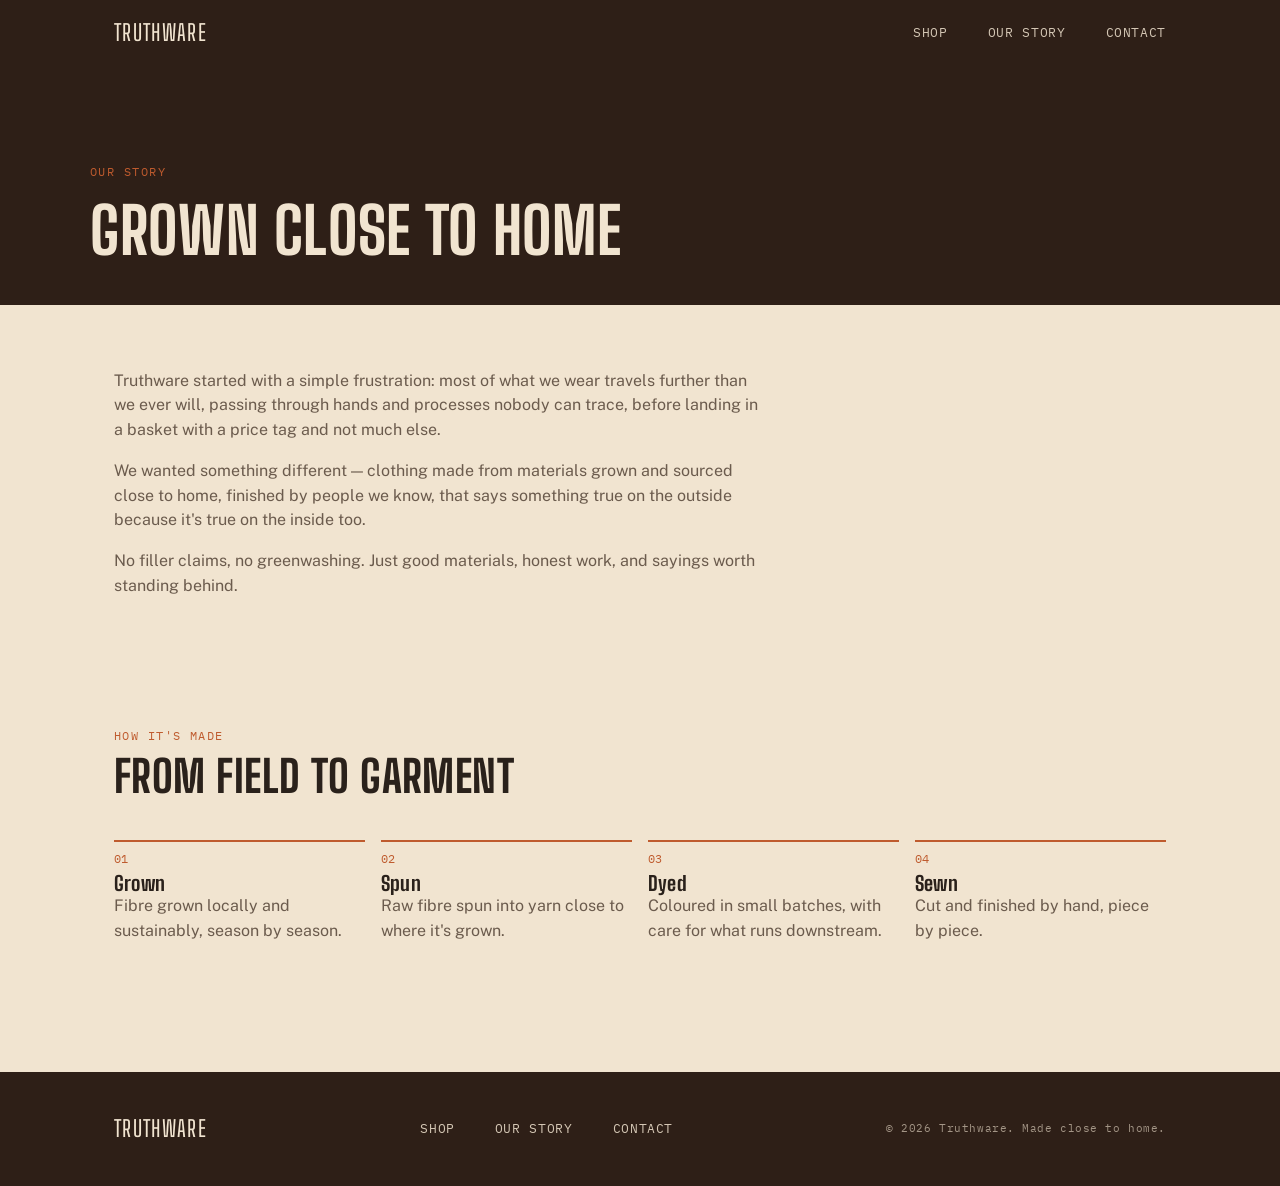
==== about.html @ bdb28e89 "Initial commit: site scaffold" ====
<!DOCTYPE html>
<html lang="en">
<head>
  <meta charset="UTF-8" />
  <meta name="viewport" content="width=device-width, initial-scale=1.0" />
  <title>Our Story — Truthware</title>
  <meta name="description" content="Why Truthware exists, where the materials come from, and how each piece is made." />
  <link rel="preconnect" href="https://fonts.googleapis.com">
  <link href="https://fonts.googleapis.com/css2?family=Big+Shoulders:wght@700;800&family=Public+Sans:wght@400;500;600&family=IBM+Plex+Mono:wght@400;500&display=swap" rel="stylesheet">
  <link rel="stylesheet" href="css/styles.css" />
</head>
<body>

  <header class="site-header">
    <nav class="nav">
      <a class="logo" href="index.html">Truthware</a>
      <ul class="nav-links">
        <li><a href="shop.html">Shop</a></li>
        <li><a href="about.html">Our Story</a></li>
        <li><a href="contact.html">Contact</a></li>
      </ul>
      <button class="nav-toggle" aria-expanded="false" aria-label="Toggle menu">Menu</button>
    </nav>
  </header>

  <section class="hero" style="padding-bottom: var(--space-4);">
    <div class="hero-inner">
      <p class="eyebrow">Our Story</p>
      <h1 style="font-size: clamp(2.25rem, 6vw, 4rem);">Grown Close to Home</h1>
    </div>
  </section>

  <section class="section">
    <div class="container">
      <div class="prose">
        <p>Truthware started with a simple frustration: most of what we wear travels further than we ever will, passing through hands and processes nobody can trace, before landing in a basket with a price tag and not much else.</p>
        <p>We wanted something different — clothing made from materials grown and sourced close to home, finished by people we know, that says something true on the outside because it's true on the inside too.</p>
        <p>No filler claims, no greenwashing. Just good materials, honest work, and sayings worth standing behind.</p>
      </div>
    </div>
  </section>

  <section class="section">
    <div class="container">
      <div class="section-head">
        <p class="eyebrow">How It's Made</p>
        <h2>From Field to Garment</h2>
      </div>
      <div class="process-list">
        <div class="process-step"><h3>Grown</h3><p>Fibre grown locally and sustainably, season by season.</p></div>
        <div class="process-step"><h3>Spun</h3><p>Raw fibre spun into yarn close to where it's grown.</p></div>
        <div class="process-step"><h3>Dyed</h3><p>Coloured in small batches, with care for what runs downstream.</p></div>
        <div class="process-step"><h3>Sewn</h3><p>Cut and finished by hand, piece by piece.</p></div>
      </div>
    </div>
  </section>

  <footer class="site-footer">
    <div class="footer-inner">
      <span class="logo">Truthware</span>
      <ul class="nav-links">
        <li><a href="shop.html">Shop</a></li>
        <li><a href="about.html">Our Story</a></li>
        <li><a href="contact.html">Contact</a></li>
      </ul>
      <span class="footer-note">&copy; <span id="year"></span> Truthware. Made close to home.</span>
    </div>
  </footer>

  <script src="js/main.js"></script>
  <script>document.getElementById("year").textContent = new Date().getFullYear();</script>
</body>
</html>
---- css/styles.css ----
/* ==========================================================================
   TRUTHWARE — Core Stylesheet
   --------------------------------------------------------------------------
   The colours and fonts in the :root block below are PLACEHOLDERS.
   Once Catherine's team sends through their colour/style picks, this is
   the only place that needs to change for the whole site to update.
   ========================================================================== */

:root {
  /* ---- Palette ----
     Leaning autumnal / burnt-orange per early feedback. Still a first
     pass, not the final word — update once the rest of the team's
     site examples and colour picks land. */
  --color-bg:        #F1E4D0; /* warm parchment background */
  --color-bg-dark:   #2E1F17; /* deep espresso brown — hero / footer */
  --color-text:      #2A211B; /* warm near-black ink */
  --color-text-soft: #6B5B4D; /* muted warm-brown body text */
  --color-text-light:#F1E4D0; /* text sitting on dark background */
  --color-accent:    #BF5B2E; /* burnt orange — buttons, links, highlights */
  --color-accent-2:  #C98A2B; /* amber gold — secondary accent */
  --color-border:    #D9C4A8; /* warm tan borders, tag outlines */

  /* ---- Type ---- */
  --font-display: "Big Shoulders", sans-serif;
  --font-body:    "Public Sans", sans-serif;
  --font-mono:    "IBM Plex Mono", monospace;

  /* ---- Spacing scale ---- */
  --space-1: 0.5rem;
  --space-2: 1rem;
  --space-3: 1.5rem;
  --space-4: 2.5rem;
  --space-5: 4rem;
  --space-6: 6rem;

  --max-width: 1100px;
  --radius: 2px;
}

/* ---- Reset ---- */
* { margin: 0; padding: 0; box-sizing: border-box; }
html { scroll-behavior: smooth; }
body {
  font-family: var(--font-body);
  color: var(--color-text);
  background: var(--color-bg);
  line-height: 1.55;
  -webkit-font-smoothing: antialiased;
}
img { max-width: 100%; display: block; }
a { color: inherit; text-decoration: none; }
ul { list-style: none; }
button { font-family: inherit; cursor: pointer; }

/* Respect reduced-motion preferences */
@media (prefers-reduced-motion: reduce) {
  html { scroll-behavior: auto; }
  * { animation-duration: 0.01ms !important; transition-duration: 0.01ms !important; }
}

/* Visible keyboard focus everywhere */
a:focus-visible,
button:focus-visible,
input:focus-visible,
textarea:focus-visible {
  outline: 2px solid var(--color-accent);
  outline-offset: 3px;
}

.container {
  max-width: var(--max-width);
  margin: 0 auto;
  padding: 0 var(--space-3);
}

.eyebrow {
  font-family: var(--font-mono);
  font-size: 0.75rem;
  letter-spacing: 0.12em;
  text-transform: uppercase;
  color: var(--color-accent);
}

h1, h2, h3 {
  font-family: var(--font-display);
  font-weight: 700;
  line-height: 1.05;
  letter-spacing: 0.01em;
}
h1 { font-size: clamp(2.75rem, 7vw, 5.5rem); text-transform: uppercase; }
h2 { font-size: clamp(1.8rem, 4vw, 2.75rem); text-transform: uppercase; }
h3 { font-size: 1.25rem; }
p  { color: var(--color-text-soft); }

/* ---- Buttons ---- */
.btn {
  display: inline-block;
  font-family: var(--font-mono);
  font-size: 0.8rem;
  letter-spacing: 0.08em;
  text-transform: uppercase;
  padding: 0.85rem 1.6rem;
  border: 1px solid currentColor;
  border-radius: var(--radius);
  transition: background 0.15s ease, color 0.15s ease;
}
.btn-solid {
  background: var(--color-accent);
  border-color: var(--color-accent);
  color: var(--color-text-light);
}
.btn-solid:hover { background: #9c4720; }
.btn-outline {
  color: var(--color-text-light);
  border-color: var(--color-text-light);
}
.btn-outline:hover {
  background: var(--color-text-light);
  color: var(--color-bg-dark);
}

/* ---- Tag chip (the recurring "care label" motif) ---- */
.tag {
  display: inline-flex;
  align-items: center;
  gap: 0.4em;
  font-family: var(--font-mono);
  font-size: 0.7rem;
  letter-spacing: 0.06em;
  text-transform: uppercase;
  padding: 0.35rem 0.6rem;
  border: 1px dashed var(--color-border);
  border-radius: var(--radius);
  color: var(--color-text-soft);
}
.tag-row { display: flex; flex-wrap: wrap; gap: var(--space-1); }
.tag-on-dark { border-color: rgba(244,241,234,0.35); color: var(--color-text-light); }

/* ---- Header / Nav ---- */
.site-header {
  background: var(--color-bg-dark);
  color: var(--color-text-light);
  position: sticky;
  top: 0;
  z-index: 50;
}
.nav {
  display: flex;
  align-items: center;
  justify-content: space-between;
  padding: var(--space-2) var(--space-3);
  max-width: var(--max-width);
  margin: 0 auto;
}
.logo {
  font-family: var(--font-display);
  font-size: 1.4rem;
  letter-spacing: 0.06em;
  text-transform: uppercase;
}
.nav-links {
  display: flex;
  gap: var(--space-4);
  font-family: var(--font-mono);
  font-size: 0.8rem;
  letter-spacing: 0.05em;
  text-transform: uppercase;
}
.nav-links a { opacity: 0.85; }
.nav-links a:hover { opacity: 1; }
.nav-toggle {
  display: none;
  background: none;
  border: none;
  color: var(--color-text-light);
  font-family: var(--font-mono);
  text-transform: uppercase;
  font-size: 0.8rem;
  letter-spacing: 0.05em;
}

@media (max-width: 700px) {
  .nav-toggle { display: block; }
  .nav-links {
    position: absolute;
    top: 100%;
    left: 0;
    right: 0;
    flex-direction: column;
    gap: var(--space-2);
    background: var(--color-bg-dark);
    padding: var(--space-3);
    display: none;
  }
  .nav-links.is-open { display: flex; }
}

/* ---- Hero ---- */
.hero {
  background: var(--color-bg-dark);
  color: var(--color-text-light);
  padding: var(--space-6) var(--space-3) var(--space-5);
}
.hero-inner { max-width: var(--max-width); margin: 0 auto; }
.hero h1 { margin-top: var(--space-2); }
.hero-sub {
  max-width: 36ch;
  color: var(--color-text-light);
  opacity: 0.85;
  margin: var(--space-3) 0 var(--space-3);
}
.hero .tag-row { margin-bottom: var(--space-4); }

/* ---- Generic section ---- */
.section { padding: var(--space-5) 0; }
.section-head { margin-bottom: var(--space-4); max-width: 50ch; }
.section-head h2 { margin-top: var(--space-1); }

/* ---- Value grid (Locally Grown / Hand Finished / Built to Last) ---- */
.value-grid {
  display: grid;
  grid-template-columns: repeat(3, 1fr);
  gap: var(--space-3);
}
.value-card {
  border: 1px solid var(--color-border);
  border-radius: var(--radius);
  padding: var(--space-3);
}
.value-card h3 { margin-bottom: var(--space-1); }
@media (max-width: 700px) {
  .value-grid { grid-template-columns: 1fr; }
}

/* ---- Process steps (a real sequence — Grown to Sewn) ---- */
.process-list {
  display: grid;
  grid-template-columns: repeat(4, 1fr);
  gap: var(--space-2);
  counter-reset: step;
}
.process-step {
  border-top: 2px solid var(--color-accent);
  padding-top: var(--space-1);
}
.process-step::before {
  counter-increment: step;
  content: counter(step, decimal-leading-zero);
  display: block;
  font-family: var(--font-mono);
  font-size: 0.75rem;
  color: var(--color-accent);
  margin-bottom: 0.3rem;
}
@media (max-width: 700px) {
  .process-list { grid-template-columns: 1fr 1fr; }
}

/* ---- Product grid ---- */
.product-grid {
  display: grid;
  grid-template-columns: repeat(3, 1fr);
  gap: var(--space-3);
}
.product-card { display: flex; flex-direction: column; gap: var(--space-1); }
.product-photo {
  aspect-ratio: 4 / 5;
  background: repeating-linear-gradient(
    45deg,
    var(--color-border),
    var(--color-border) 10px,
    transparent 10px,
    transparent 20px
  );
  background-color: #e6cfac;
  border-radius: var(--radius);
  display: flex;
  align-items: center;
  justify-content: center;
  font-family: var(--font-mono);
  font-size: 0.7rem;
  letter-spacing: 0.08em;
  text-transform: uppercase;
  color: var(--color-text-soft);
}
.product-name { font-weight: 600; }
.product-price { font-family: var(--font-mono); font-size: 0.85rem; color: var(--color-text-soft); }
@media (max-width: 900px) {
  .product-grid { grid-template-columns: repeat(2, 1fr); }
}
@media (max-width: 550px) {
  .product-grid { grid-template-columns: 1fr; }
}

/* ---- Story / about copy ---- */
.prose { max-width: 65ch; }
.prose p + p { margin-top: var(--space-2); }

/* ---- Form ---- */
.form-field { margin-bottom: var(--space-2); max-width: 480px; }
.form-field label {
  display: block;
  font-family: var(--font-mono);
  font-size: 0.75rem;
  letter-spacing: 0.06em;
  text-transform: uppercase;
  margin-bottom: 0.4rem;
}
.form-field input,
.form-field textarea {
  width: 100%;
  font-family: var(--font-body);
  font-size: 1rem;
  padding: 0.7rem 0.8rem;
  border: 1px solid var(--color-border);
  border-radius: var(--radius);
  background: #fff;
  color: var(--color-text);
}

/* ---- Footer ---- */
.site-footer {
  background: var(--color-bg-dark);
  color: var(--color-text-light);
  padding: var(--space-4) 0;
  margin-top: var(--space-5);
}
.footer-inner {
  max-width: var(--max-width);
  margin: 0 auto;
  padding: 0 var(--space-3);
  display: flex;
  flex-wrap: wrap;
  justify-content: space-between;
  align-items: center;
  gap: var(--space-2);
}
.footer-note {
  font-family: var(--font-mono);
  font-size: 0.7rem;
  letter-spacing: 0.05em;
  opacity: 0.6;
}
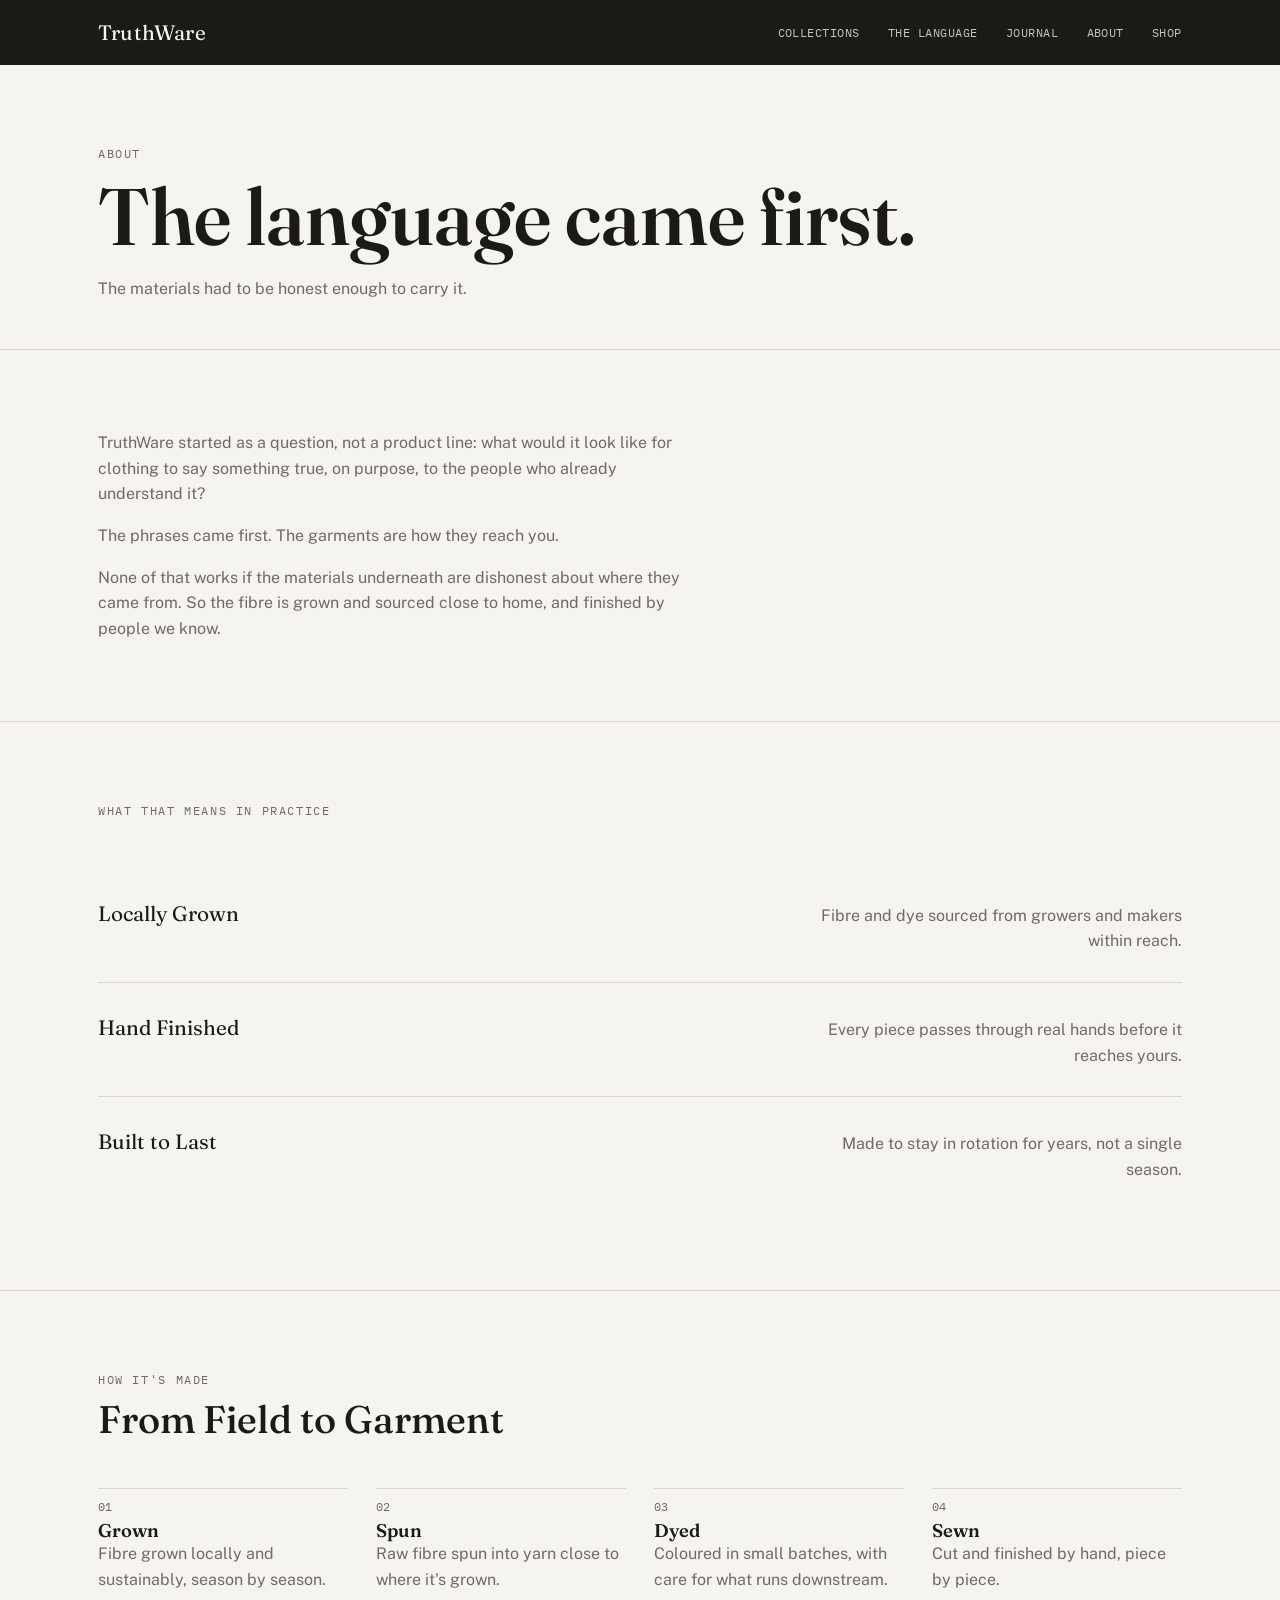
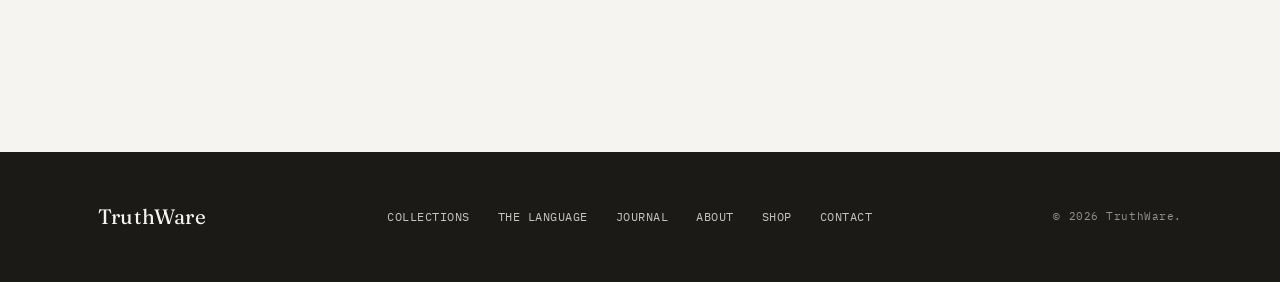
==== commit 55d1ced0: "massive changes" ====
--- a/about.html
+++ b/about.html
@@ -3,39 +3,42 @@
 <head>
   <meta charset="UTF-8" />
   <meta name="viewport" content="width=device-width, initial-scale=1.0" />
-  <title>Our Story — Truthware</title>
-  <meta name="description" content="Why Truthware exists, where the materials come from, and how each piece is made." />
+  <title>About — TruthWare</title>
+  <meta name="description" content="Why TruthWare exists, and what the materials have to do with it." />
   <link rel="preconnect" href="https://fonts.googleapis.com">
-  <link href="https://fonts.googleapis.com/css2?family=Big+Shoulders:wght@700;800&family=Public+Sans:wght@400;500;600&family=IBM+Plex+Mono:wght@400;500&display=swap" rel="stylesheet">
+  <link href="https://fonts.googleapis.com/css2?family=Fraunces:ital,opsz,wght@0,9..144,400;0,9..144,500;0,9..144,600;1,9..144,500&family=Public+Sans:wght@400;500;600&family=IBM+Plex+Mono:wght@400;500&display=swap" rel="stylesheet">
   <link rel="stylesheet" href="css/styles.css" />
 </head>
 <body>
 
   <header class="site-header">
     <nav class="nav">
-      <a class="logo" href="index.html">Truthware</a>
+      <a class="logo" href="index.html">TruthWare</a>
       <ul class="nav-links">
+        <li><a href="collections.html">Collections</a></li>
+        <li><a href="language.html">The Language</a></li>
+        <li><a href="journal.html">Journal</a></li>
+        <li><a href="about.html">About</a></li>
         <li><a href="shop.html">Shop</a></li>
-        <li><a href="about.html">Our Story</a></li>
-        <li><a href="contact.html">Contact</a></li>
       </ul>
       <button class="nav-toggle" aria-expanded="false" aria-label="Toggle menu">Menu</button>
     </nav>
   </header>
 
-  <section class="hero" style="padding-bottom: var(--space-4);">
-    <div class="hero-inner">
-      <p class="eyebrow">Our Story</p>
-      <h1 style="font-size: clamp(2.25rem, 6vw, 4rem);">Grown Close to Home</h1>
+  <section class="page-head">
+    <div class="container">
+      <span class="eyebrow">About</span>
+      <h1>The language came first.</h1>
+      <p>The materials had to be honest enough to carry it.</p>
     </div>
   </section>
 
   <section class="section">
     <div class="container">
       <div class="prose">
-        <p>Truthware started with a simple frustration: most of what we wear travels further than we ever will, passing through hands and processes nobody can trace, before landing in a basket with a price tag and not much else.</p>
-        <p>We wanted something different — clothing made from materials grown and sourced close to home, finished by people we know, that says something true on the outside because it's true on the inside too.</p>
-        <p>No filler claims, no greenwashing. Just good materials, honest work, and sayings worth standing behind.</p>
+        <p>TruthWare started as a question, not a product line: what would it look like for clothing to say something true, on purpose, to the people who already understand it?</p>
+        <p>The phrases came first. The garments are how they reach you.</p>
+        <p>None of that works if the materials underneath are dishonest about where they came from. So the fibre is grown and sourced close to home, and finished by people we know.</p>
       </div>
     </div>
   </section>
@@ -43,7 +46,29 @@
   <section class="section">
     <div class="container">
       <div class="section-head">
-        <p class="eyebrow">How It's Made</p>
+        <span class="eyebrow">What that means in practice</span>
+      </div>
+      <div class="row-list">
+        <div class="row">
+          <span class="row-name">Locally Grown</span>
+          <span class="row-desc">Fibre and dye sourced from growers and makers within reach.</span>
+        </div>
+        <div class="row">
+          <span class="row-name">Hand Finished</span>
+          <span class="row-desc">Every piece passes through real hands before it reaches yours.</span>
+        </div>
+        <div class="row">
+          <span class="row-name">Built to Last</span>
+          <span class="row-desc">Made to stay in rotation for years, not a single season.</span>
+        </div>
+      </div>
+    </div>
+  </section>
+
+  <section class="section">
+    <div class="container">
+      <div class="section-head">
+        <span class="eyebrow">How It's Made</span>
         <h2>From Field to Garment</h2>
       </div>
       <div class="process-list">
@@ -57,13 +82,16 @@
 
   <footer class="site-footer">
     <div class="footer-inner">
-      <span class="logo">Truthware</span>
+      <span class="logo">TruthWare</span>
       <ul class="nav-links">
+        <li><a href="collections.html">Collections</a></li>
+        <li><a href="language.html">The Language</a></li>
+        <li><a href="journal.html">Journal</a></li>
+        <li><a href="about.html">About</a></li>
         <li><a href="shop.html">Shop</a></li>
-        <li><a href="about.html">Our Story</a></li>
         <li><a href="contact.html">Contact</a></li>
       </ul>
-      <span class="footer-note">&copy; <span id="year"></span> Truthware. Made close to home.</span>
+      <span class="footer-note">&copy; <span id="year"></span> TruthWare.</span>
     </div>
   </footer>
 
--- a/css/styles.css
+++ b/css/styles.css
@@ -1,40 +1,35 @@
 /* ==========================================================================
    TRUTHWARE — Core Stylesheet
-   --------------------------------------------------------------------------
-   The colours and fonts in the :root block below are PLACEHOLDERS.
-   Once Catherine's team sends through their colour/style picks, this is
-   the only place that needs to change for the whole site to update.
+   Version 2 — rebuilt around Kathryn's "recognition apparel" direction.
+   Quiet, architectural, restrained. Two neutrals (bone / ink) that invert
+   for dark sections, plus one deliberate accent — "the signal" — used only
+   at moments of recognition. Change those five tokens below and the whole
+   site follows.
    ========================================================================== */
 
 :root {
-  /* ---- Palette ----
-     Leaning autumnal / burnt-orange per early feedback. Still a first
-     pass, not the final word — update once the rest of the team's
-     site examples and colour picks land. */
-  --color-bg:        #F1E4D0; /* warm parchment background */
-  --color-bg-dark:   #2E1F17; /* deep espresso brown — hero / footer */
-  --color-text:      #2A211B; /* warm near-black ink */
-  --color-text-soft: #6B5B4D; /* muted warm-brown body text */
-  --color-text-light:#F1E4D0; /* text sitting on dark background */
-  --color-accent:    #BF5B2E; /* burnt orange — buttons, links, highlights */
-  --color-accent-2:  #C98A2B; /* amber gold — secondary accent */
-  --color-border:    #D9C4A8; /* warm tan borders, tag outlines */
+  /* ---- Palette ---- */
+  --color-bone:      #F6F4F0; /* gallery wall — primary background */
+  --color-ink:        #1B1A17; /* primary text, and the background for inverted/dark sections */
+  --color-ink-soft:   #6E6B63; /* quieter secondary text */
+  --color-signal:     #C1531F; /* the one accent — recognition moments only */
+  --color-line:       #DAD7D0; /* hairline rules */
 
   /* ---- Type ---- */
-  --font-display: "Big Shoulders", sans-serif;
+  --font-display: "Fraunces", serif;
   --font-body:    "Public Sans", sans-serif;
   --font-mono:    "IBM Plex Mono", monospace;
 
-  /* ---- Spacing scale ---- */
+  /* ---- Spacing scale (generous — whitespace is doing a lot of work here) ---- */
   --space-1: 0.5rem;
   --space-2: 1rem;
-  --space-3: 1.5rem;
-  --space-4: 2.5rem;
-  --space-5: 4rem;
-  --space-6: 6rem;
-
-  --max-width: 1100px;
-  --radius: 2px;
+  --space-3: 1.75rem;
+  --space-4: 3rem;
+  --space-5: 5rem;
+  --space-6: 8rem;
+
+  --max-width: 1140px;
+  --radius: 0px; /* sharp edges — architectural, not soft */
 }
 
 /* ---- Reset ---- */
@@ -42,104 +37,103 @@
 html { scroll-behavior: smooth; }
 body {
   font-family: var(--font-body);
-  color: var(--color-text);
-  background: var(--color-bg);
-  line-height: 1.55;
+  color: var(--color-ink);
+  background: var(--color-bone);
+  line-height: 1.6;
   -webkit-font-smoothing: antialiased;
 }
 img { max-width: 100%; display: block; }
 a { color: inherit; text-decoration: none; }
 ul { list-style: none; }
-button { font-family: inherit; cursor: pointer; }
-
-/* Respect reduced-motion preferences */
+button { font-family: inherit; cursor: pointer; background: none; border: none; }
+
 @media (prefers-reduced-motion: reduce) {
   html { scroll-behavior: auto; }
   * { animation-duration: 0.01ms !important; transition-duration: 0.01ms !important; }
 }
 
-/* Visible keyboard focus everywhere */
 a:focus-visible,
 button:focus-visible,
 input:focus-visible,
 textarea:focus-visible {
-  outline: 2px solid var(--color-accent);
+  outline: 2px solid var(--color-signal);
   outline-offset: 3px;
 }
 
-.container {
-  max-width: var(--max-width);
-  margin: 0 auto;
-  padding: 0 var(--space-3);
-}
+.container { max-width: var(--max-width); margin: 0 auto; padding: 0 var(--space-3); }
 
 .eyebrow {
-  font-family: var(--font-mono);
-  font-size: 0.75rem;
-  letter-spacing: 0.12em;
-  text-transform: uppercase;
-  color: var(--color-accent);
+  display: block;
+  font-family: var(--font-mono);
+  font-size: 0.72rem;
+  letter-spacing: 0.14em;
+  text-transform: uppercase;
+  color: var(--color-ink-soft);
 }
 
 h1, h2, h3 {
   font-family: var(--font-display);
-  font-weight: 700;
-  line-height: 1.05;
-  letter-spacing: 0.01em;
-}
-h1 { font-size: clamp(2.75rem, 7vw, 5.5rem); text-transform: uppercase; }
-h2 { font-size: clamp(1.8rem, 4vw, 2.75rem); text-transform: uppercase; }
-h3 { font-size: 1.25rem; }
-p  { color: var(--color-text-soft); }
-
-/* ---- Buttons ---- */
+  font-weight: 500;
+  line-height: 1.1;
+}
+h1 { font-size: clamp(2.5rem, 7vw, 5rem); font-weight: 600; }
+h2 { font-size: clamp(1.6rem, 3.5vw, 2.4rem); }
+h3 { font-size: 1.15rem; font-weight: 600; }
+p  { color: var(--color-ink-soft); max-width: 60ch; }
+
+/* ---- The signal: the one place colour is allowed to mean something ---- */
+.reveal-signal { color: var(--color-ink); transition: color 0.7s ease; }
+.reveal-signal.is-signal { color: var(--color-signal); }
+.hero .reveal-signal { color: var(--color-bone); }
+.hero .reveal-signal.is-signal { color: var(--color-signal); }
+.always-signal { color: var(--color-signal); }
+
+/* ---- Text-led CTAs (no buttons pretending to be a marketplace) ---- */
+.cta {
+  display: inline-flex;
+  align-items: baseline;
+  gap: 0.5em;
+  font-family: var(--font-mono);
+  font-size: 0.85rem;
+  letter-spacing: 0.04em;
+  text-transform: uppercase;
+  border-bottom: 1px solid currentColor;
+  padding-bottom: 0.15em;
+}
+.cta-primary { color: var(--color-signal); }
+.cta-secondary { color: var(--color-ink-soft); }
+.cta:hover { opacity: 0.7; }
+
+/* A real button, reserved for actual form submission */
 .btn {
   display: inline-block;
   font-family: var(--font-mono);
   font-size: 0.8rem;
-  letter-spacing: 0.08em;
+  letter-spacing: 0.06em;
   text-transform: uppercase;
   padding: 0.85rem 1.6rem;
-  border: 1px solid currentColor;
-  border-radius: var(--radius);
-  transition: background 0.15s ease, color 0.15s ease;
-}
-.btn-solid {
-  background: var(--color-accent);
-  border-color: var(--color-accent);
-  color: var(--color-text-light);
-}
-.btn-solid:hover { background: #9c4720; }
-.btn-outline {
-  color: var(--color-text-light);
-  border-color: var(--color-text-light);
-}
-.btn-outline:hover {
-  background: var(--color-text-light);
-  color: var(--color-bg-dark);
-}
-
-/* ---- Tag chip (the recurring "care label" motif) ---- */
-.tag {
-  display: inline-flex;
-  align-items: center;
-  gap: 0.4em;
-  font-family: var(--font-mono);
-  font-size: 0.7rem;
-  letter-spacing: 0.06em;
-  text-transform: uppercase;
-  padding: 0.35rem 0.6rem;
-  border: 1px dashed var(--color-border);
-  border-radius: var(--radius);
-  color: var(--color-text-soft);
-}
-.tag-row { display: flex; flex-wrap: wrap; gap: var(--space-1); }
-.tag-on-dark { border-color: rgba(244,241,234,0.35); color: var(--color-text-light); }
-
-/* ---- Header / Nav ---- */
+  border: 1px solid var(--color-ink);
+  background: var(--color-ink);
+  color: var(--color-bone);
+  transition: opacity 0.15s ease;
+}
+.btn:hover { opacity: 0.85; }
+
+/* ---- Quiet metadata text (replaces the old boxed "tag" chip) ---- */
+.meta {
+  font-family: var(--font-mono);
+  font-size: 0.75rem;
+  letter-spacing: 0.04em;
+  text-transform: uppercase;
+  color: var(--color-ink-soft);
+}
+.meta-light { color: rgba(246,244,240,0.6); }
+.meta-sep { margin: 0 0.5em; }
+
+/* ---- Header / Nav (always ink — the one constant across every page) ---- */
 .site-header {
-  background: var(--color-bg-dark);
-  color: var(--color-text-light);
+  background: var(--color-ink);
+  color: var(--color-bone);
   position: sticky;
   top: 0;
   z-index: 50;
@@ -154,32 +148,29 @@
 }
 .logo {
   font-family: var(--font-display);
-  font-size: 1.4rem;
-  letter-spacing: 0.06em;
-  text-transform: uppercase;
+  font-size: 1.3rem;
+  letter-spacing: 0.01em;
 }
 .nav-links {
   display: flex;
-  gap: var(--space-4);
-  font-family: var(--font-mono);
-  font-size: 0.8rem;
-  letter-spacing: 0.05em;
-  text-transform: uppercase;
-}
-.nav-links a { opacity: 0.85; }
-.nav-links a:hover { opacity: 1; }
+  gap: var(--space-3);
+  font-family: var(--font-mono);
+  font-size: 0.78rem;
+  letter-spacing: 0.04em;
+  text-transform: uppercase;
+}
+.nav-links a { opacity: 0.78; transition: color 0.15s ease, opacity 0.15s ease; }
+.nav-links a:hover { opacity: 1; color: var(--color-signal); }
 .nav-toggle {
   display: none;
-  background: none;
-  border: none;
-  color: var(--color-text-light);
-  font-family: var(--font-mono);
-  text-transform: uppercase;
-  font-size: 0.8rem;
-  letter-spacing: 0.05em;
-}
-
-@media (max-width: 700px) {
+  color: var(--color-bone);
+  font-family: var(--font-mono);
+  text-transform: uppercase;
+  font-size: 0.78rem;
+  letter-spacing: 0.04em;
+}
+
+@media (max-width: 800px) {
   .nav-toggle { display: block; }
   .nav-links {
     position: absolute;
@@ -187,69 +178,87 @@
     left: 0;
     right: 0;
     flex-direction: column;
+    align-items: flex-start;
     gap: var(--space-2);
-    background: var(--color-bg-dark);
+    background: var(--color-ink);
     padding: var(--space-3);
     display: none;
   }
   .nav-links.is-open { display: flex; }
 }
 
-/* ---- Hero ---- */
+/* ---- Hero — reserved for the homepage only; everywhere else stays quiet ---- */
 .hero {
-  background: var(--color-bg-dark);
-  color: var(--color-text-light);
+  background: var(--color-ink);
+  color: var(--color-bone);
   padding: var(--space-6) var(--space-3) var(--space-5);
 }
-.hero-inner { max-width: var(--max-width); margin: 0 auto; }
-.hero h1 { margin-top: var(--space-2); }
+.hero-inner { max-width: 760px; margin: 0 auto; }
+.hero .eyebrow { color: rgba(246,244,240,0.55); margin-bottom: var(--space-2); }
+.hero h1 { margin-top: var(--space-1); }
 .hero-sub {
-  max-width: 36ch;
-  color: var(--color-text-light);
-  opacity: 0.85;
-  margin: var(--space-3) 0 var(--space-3);
-}
-.hero .tag-row { margin-bottom: var(--space-4); }
+  font-family: var(--font-display);
+  font-size: clamp(1.2rem, 2.4vw, 1.6rem);
+  color: rgba(246,244,240,0.85);
+  max-width: 42ch;
+  margin: var(--space-3) 0;
+}
+.hero-statement {
+  max-width: 46ch;
+  color: rgba(246,244,240,0.65);
+  margin: var(--space-3) 0 var(--space-4);
+}
+.hero-ctas { display: flex; flex-wrap: wrap; gap: var(--space-3); }
+.hero .cta-primary { color: var(--color-signal); }
+.hero .cta-secondary { color: rgba(246,244,240,0.65); }
+
+/* ---- Quiet page heading — every page except the homepage ---- */
+.page-head {
+  padding: var(--space-5) 0 var(--space-4);
+  border-bottom: 1px solid var(--color-line);
+}
+.page-head .eyebrow { margin-bottom: var(--space-1); }
+.page-head p { margin-top: var(--space-2); }
 
 /* ---- Generic section ---- */
 .section { padding: var(--space-5) 0; }
-.section-head { margin-bottom: var(--space-4); max-width: 50ch; }
-.section-head h2 { margin-top: var(--space-1); }
-
-/* ---- Value grid (Locally Grown / Hand Finished / Built to Last) ---- */
-.value-grid {
-  display: grid;
-  grid-template-columns: repeat(3, 1fr);
+.section + .section { border-top: 1px solid var(--color-line); }
+.section-head { margin-bottom: var(--space-4); max-width: 56ch; }
+.section-head .eyebrow { margin-bottom: var(--space-1); }
+
+/* ---- Hairline-divided row lists (collections, journal, values) ---- */
+.row-list > * + * { border-top: 1px solid var(--color-line); }
+.row {
+  display: flex;
+  justify-content: space-between;
+  align-items: baseline;
   gap: var(--space-3);
-}
-.value-card {
-  border: 1px solid var(--color-border);
-  border-radius: var(--radius);
-  padding: var(--space-3);
-}
-.value-card h3 { margin-bottom: var(--space-1); }
+  padding: var(--space-3) 0;
+}
+.row-link { transition: opacity 0.15s ease; }
+.row-link:hover { opacity: 0.6; }
+.row-name { font-family: var(--font-display); font-size: 1.3rem; }
+.row-desc { color: var(--color-ink-soft); max-width: 38ch; text-align: right; }
 @media (max-width: 700px) {
-  .value-grid { grid-template-columns: 1fr; }
-}
-
-/* ---- Process steps (a real sequence — Grown to Sewn) ---- */
+  .row { flex-direction: column; gap: var(--space-1); align-items: flex-start; }
+  .row-desc { text-align: left; }
+}
+
+/* ---- Process steps (a genuine sequence — fibre to garment) ---- */
 .process-list {
   display: grid;
   grid-template-columns: repeat(4, 1fr);
-  gap: var(--space-2);
+  gap: var(--space-3);
   counter-reset: step;
 }
-.process-step {
-  border-top: 2px solid var(--color-accent);
-  padding-top: var(--space-1);
-}
+.process-step { border-top: 1px solid var(--color-line); padding-top: var(--space-1); }
 .process-step::before {
   counter-increment: step;
   content: counter(step, decimal-leading-zero);
   display: block;
   font-family: var(--font-mono);
   font-size: 0.75rem;
-  color: var(--color-accent);
+  color: var(--color-ink-soft);
   margin-bottom: 0.3rem;
 }
 @media (max-width: 700px) {
@@ -260,41 +269,42 @@
 .product-grid {
   display: grid;
   grid-template-columns: repeat(3, 1fr);
-  gap: var(--space-3);
+  gap: var(--space-3) var(--space-3);
 }
 .product-card { display: flex; flex-direction: column; gap: var(--space-1); }
 .product-photo {
   aspect-ratio: 4 / 5;
-  background: repeating-linear-gradient(
-    45deg,
-    var(--color-border),
-    var(--color-border) 10px,
-    transparent 10px,
-    transparent 20px
-  );
-  background-color: #e6cfac;
-  border-radius: var(--radius);
+  background: #ECE9E2;
   display: flex;
   align-items: center;
   justify-content: center;
-  font-family: var(--font-mono);
-  font-size: 0.7rem;
-  letter-spacing: 0.08em;
-  text-transform: uppercase;
-  color: var(--color-text-soft);
-}
-.product-name { font-weight: 600; }
-.product-price { font-family: var(--font-mono); font-size: 0.85rem; color: var(--color-text-soft); }
-@media (max-width: 900px) {
-  .product-grid { grid-template-columns: repeat(2, 1fr); }
-}
-@media (max-width: 550px) {
-  .product-grid { grid-template-columns: 1fr; }
-}
-
-/* ---- Story / about copy ---- */
-.prose { max-width: 65ch; }
+}
+.product-photo span { font-family: var(--font-mono); font-size: 0.7rem; letter-spacing: 0.08em; text-transform: uppercase; color: var(--color-ink-soft); }
+.product-name { font-family: var(--font-display); font-size: 1.05rem; }
+@media (max-width: 900px) { .product-grid { grid-template-columns: repeat(2, 1fr); } }
+@media (max-width: 550px) { .product-grid { grid-template-columns: 1fr; } }
+
+/* ---- Prose ---- */
+.prose { max-width: 62ch; }
 .prose p + p { margin-top: var(--space-2); }
+.prose-lede { font-family: var(--font-display); font-size: 1.3rem; color: var(--color-ink); }
+
+/* ---- Phrase page (the dictionary entry template) ---- */
+.phrase-display {
+  font-family: var(--font-display);
+  font-size: clamp(2.5rem, 7vw, 4.5rem);
+  color: var(--color-signal);
+  margin: var(--space-2) 0 var(--space-3);
+}
+.insert-card {
+  border-top: 1px solid var(--color-ink);
+  border-bottom: 1px solid var(--color-ink);
+  padding: var(--space-3) 0;
+  font-family: var(--font-mono);
+  font-style: italic;
+  color: var(--color-ink-soft);
+}
+.related-phrases { font-family: var(--font-mono); color: var(--color-ink-soft); }
 
 /* ---- Form ---- */
 .form-field { margin-bottom: var(--space-2); max-width: 480px; }
@@ -312,16 +322,15 @@
   font-family: var(--font-body);
   font-size: 1rem;
   padding: 0.7rem 0.8rem;
-  border: 1px solid var(--color-border);
-  border-radius: var(--radius);
+  border: 1px solid var(--color-line);
   background: #fff;
-  color: var(--color-text);
-}
-
-/* ---- Footer ---- */
+  color: var(--color-ink);
+}
+
+/* ---- Footer (ink — bookends the header at the bottom of every page) ---- */
 .site-footer {
-  background: var(--color-bg-dark);
-  color: var(--color-text-light);
+  background: var(--color-ink);
+  color: var(--color-bone);
   padding: var(--space-4) 0;
   margin-top: var(--space-5);
 }
@@ -335,9 +344,10 @@
   align-items: center;
   gap: var(--space-2);
 }
+.footer-inner .nav-links a:hover { color: var(--color-signal); opacity: 1; }
 .footer-note {
   font-family: var(--font-mono);
   font-size: 0.7rem;
   letter-spacing: 0.05em;
-  opacity: 0.6;
-}
+  opacity: 0.55;
+}
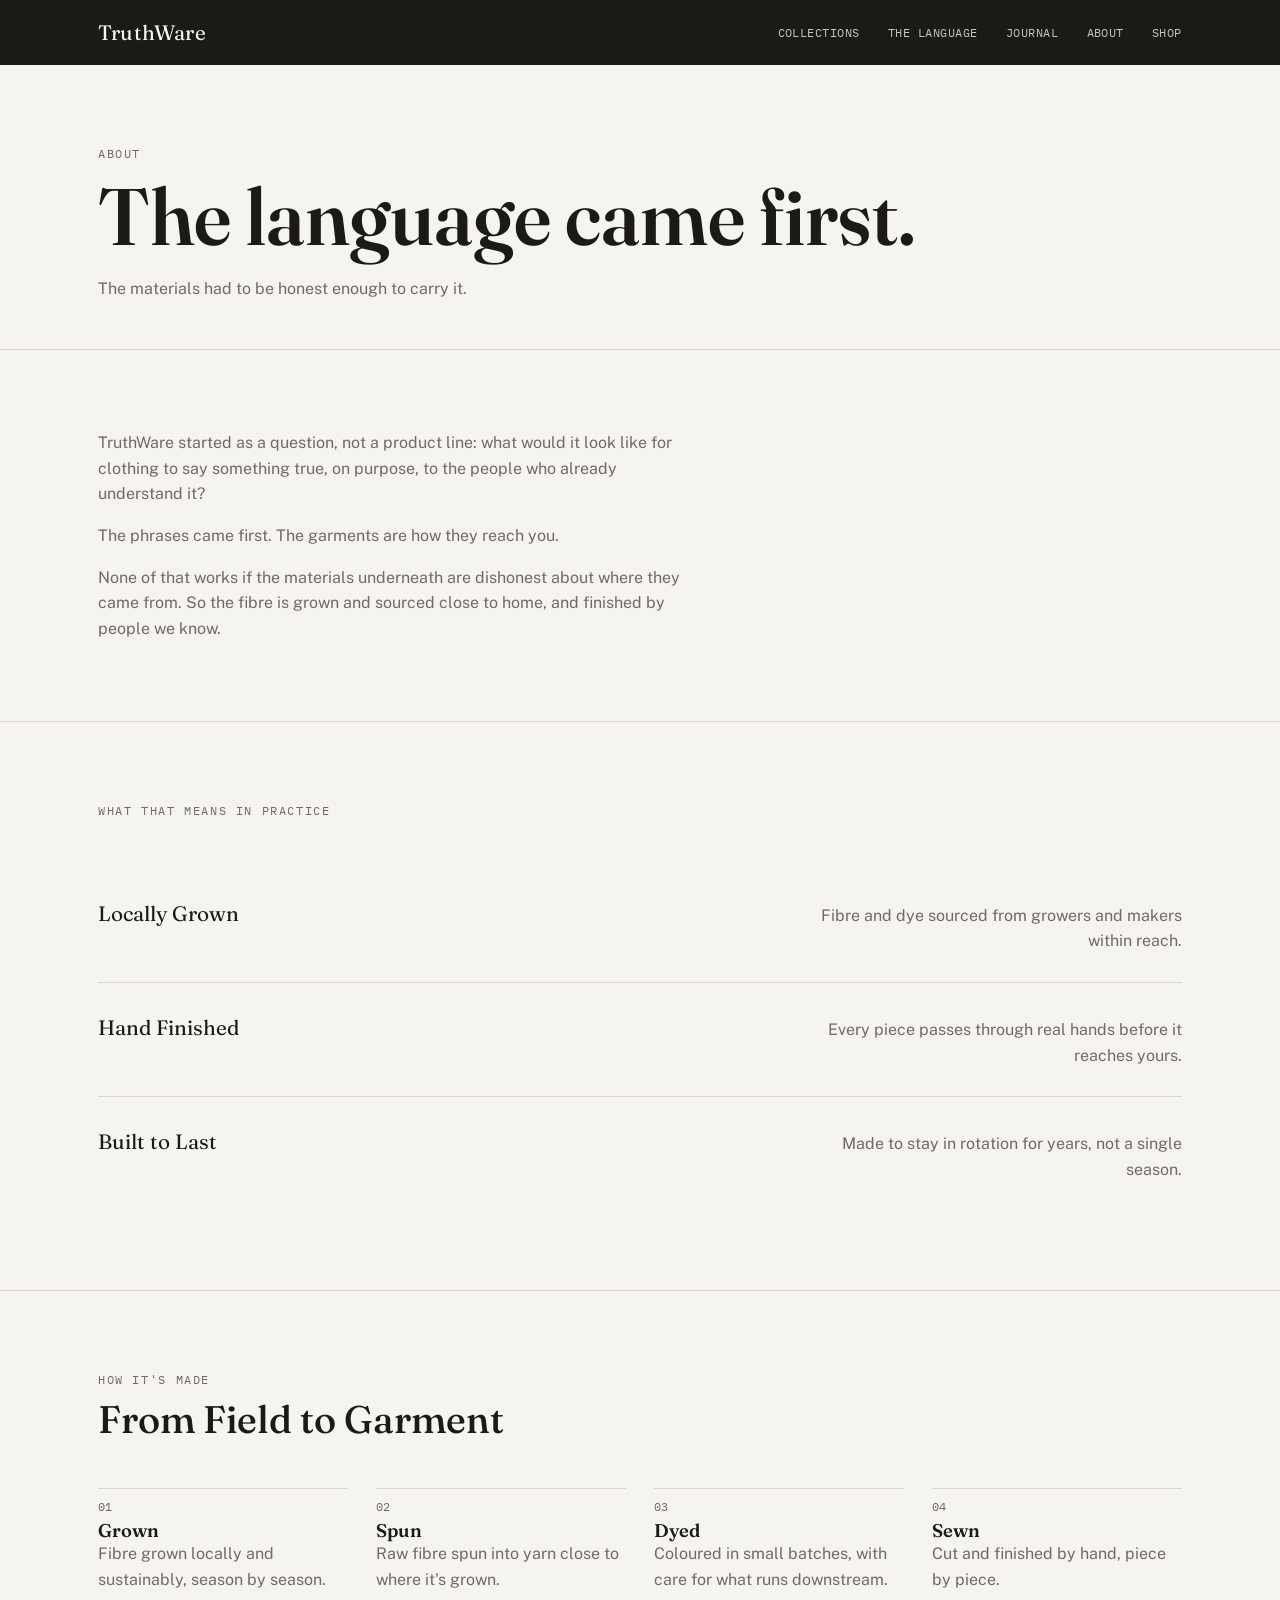
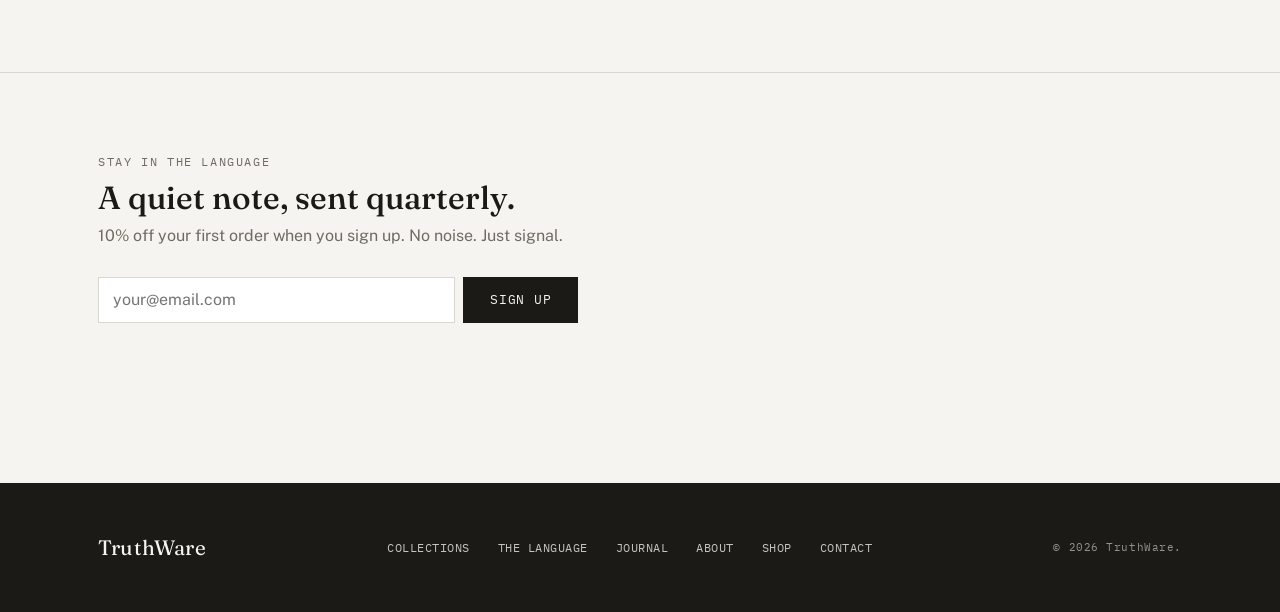
==== commit 3e5900dc: "email sign up and scroll feature" ====
--- a/about.html
+++ b/about.html
@@ -5,6 +5,9 @@
   <meta name="viewport" content="width=device-width, initial-scale=1.0" />
   <title>About — TruthWare</title>
   <meta name="description" content="Why TruthWare exists, and what the materials have to do with it." />
+  <link rel="icon" href="favicon.svg" type="image/svg+xml">
+  <link rel="icon" href="favicon.ico" sizes="any">
+  <link rel="apple-touch-icon" href="apple-touch-icon.png">
   <link rel="preconnect" href="https://fonts.googleapis.com">
   <link href="https://fonts.googleapis.com/css2?family=Fraunces:ital,opsz,wght@0,9..144,400;0,9..144,500;0,9..144,600;1,9..144,500&family=Public+Sans:wght@400;500;600&family=IBM+Plex+Mono:wght@400;500&display=swap" rel="stylesheet">
   <link rel="stylesheet" href="css/styles.css" />
@@ -80,6 +83,24 @@
     </div>
   </section>
 
+
+  <!-- Email signup -->
+  <section class="section email-signup">
+    <div class="container">
+      <span class="eyebrow">Stay in the language</span>
+      <h2>A quiet note, sent quarterly.</h2>
+      <p>10% off your first order when you sign up. No noise. Just signal.</p>
+      <form name="newsletter" method="POST" data-netlify="true" netlify-honeypot="bot-field-nl">
+        <input type="hidden" name="form-name" value="newsletter" />
+        <p hidden><label>Don't fill this out: <input name="bot-field-nl" /></label></p>
+        <div class="signup-row">
+          <input type="email" name="email" placeholder="your@email.com" required aria-label="Email address" />
+          <button type="submit" class="btn">Sign Up</button>
+        </div>
+      </form>
+    </div>
+  </section>
+
   <footer class="site-footer">
     <div class="footer-inner">
       <span class="logo">TruthWare</span>
--- a/css/styles.css
+++ b/css/styles.css
@@ -351,3 +351,76 @@
   letter-spacing: 0.05em;
   opacity: 0.55;
 }
+
+
+/* ==========================================================================
+   SCROLL STORY
+   Three lines that build as the user scrolls down the homepage.
+   Each line starts invisible and translates up into place.
+   Reduced-motion users get them fully visible with no animation.
+   ========================================================================== */
+
+.scroll-story {
+  padding: var(--space-6) 0;
+  border-top: 1px solid var(--color-line);
+  border-bottom: 1px solid var(--color-line);
+}
+.story-line {
+  font-family: var(--font-display);
+  font-size: clamp(2rem, 5vw, 3.75rem);
+  font-weight: 500;
+  line-height: 1.1;
+  color: var(--color-ink);
+  opacity: 0;
+  transform: translateY(14px);
+  transition: opacity 0.9s ease, transform 0.9s ease;
+  padding-bottom: var(--space-3);
+}
+.story-line:last-child { padding-bottom: 0; }
+.story-line.is-visible { opacity: 1; transform: translateY(0); }
+.story-line em { font-style: italic; color: var(--color-signal); }
+
+@media (prefers-reduced-motion: reduce) {
+  .story-line { opacity: 1; transform: none; transition: none; }
+}
+
+/* ==========================================================================
+   EMAIL SIGNUP
+   Sits above the footer on every page. Quiet and honest — one field,
+   one promise, no noise.
+   ========================================================================== */
+
+.email-signup {
+  border-top: 1px solid var(--color-line);
+  border-bottom: none; /* footer provides the bottom boundary */
+}
+.email-signup h2 {
+  margin: var(--space-1) 0 var(--space-1);
+  font-size: clamp(1.4rem, 3vw, 2rem);
+}
+.email-signup p { margin-bottom: var(--space-3); }
+.signup-row {
+  display: flex;
+  gap: var(--space-1);
+  max-width: 480px;
+}
+.signup-row input[type="email"] {
+  flex: 1;
+  font-family: var(--font-body);
+  font-size: 1rem;
+  padding: 0.75rem 0.9rem;
+  border: 1px solid var(--color-line);
+  background: #fff;
+  color: var(--color-ink);
+  min-width: 0; /* prevents flex overflow */
+}
+.signup-row input[type="email"]:focus {
+  outline: 2px solid var(--color-signal);
+  outline-offset: 2px;
+}
+.signup-row .btn { white-space: nowrap; }
+
+@media (max-width: 500px) {
+  .signup-row { flex-direction: column; }
+  .signup-row .btn { width: 100%; text-align: center; }
+}
